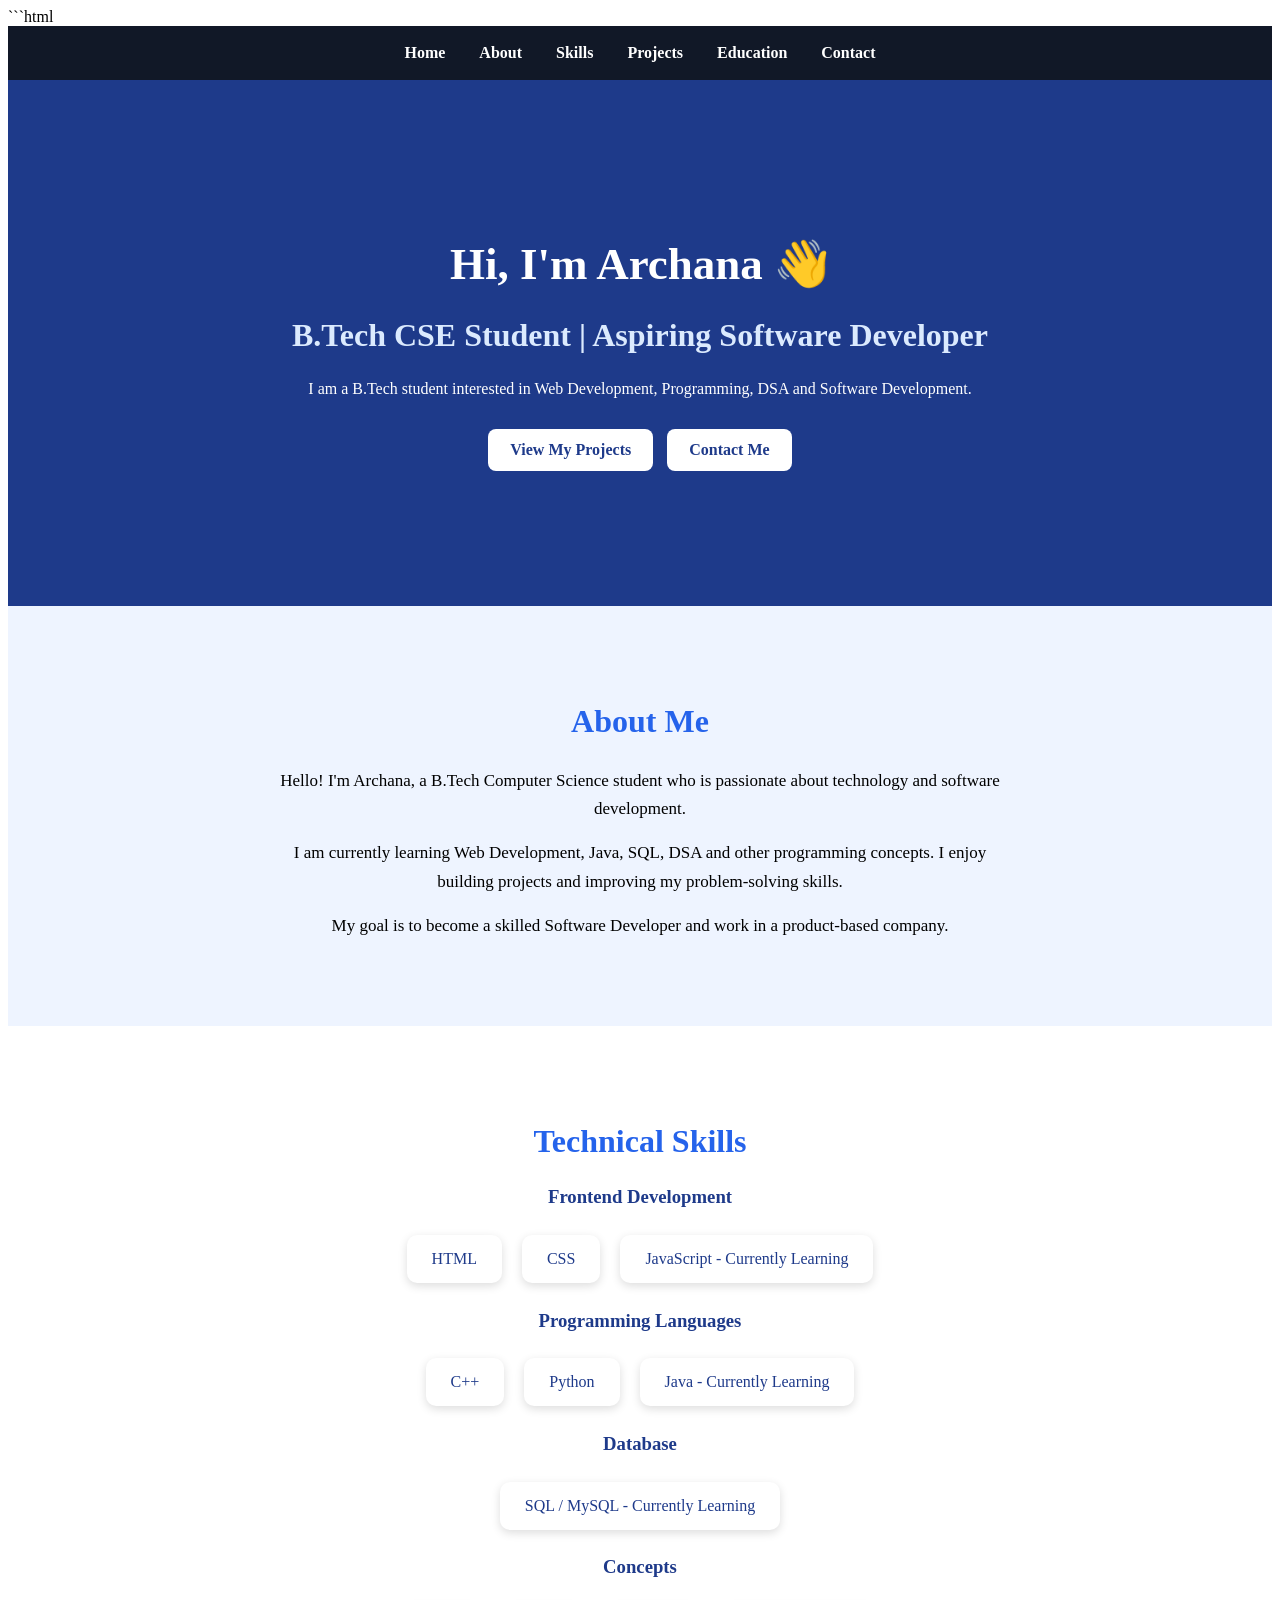
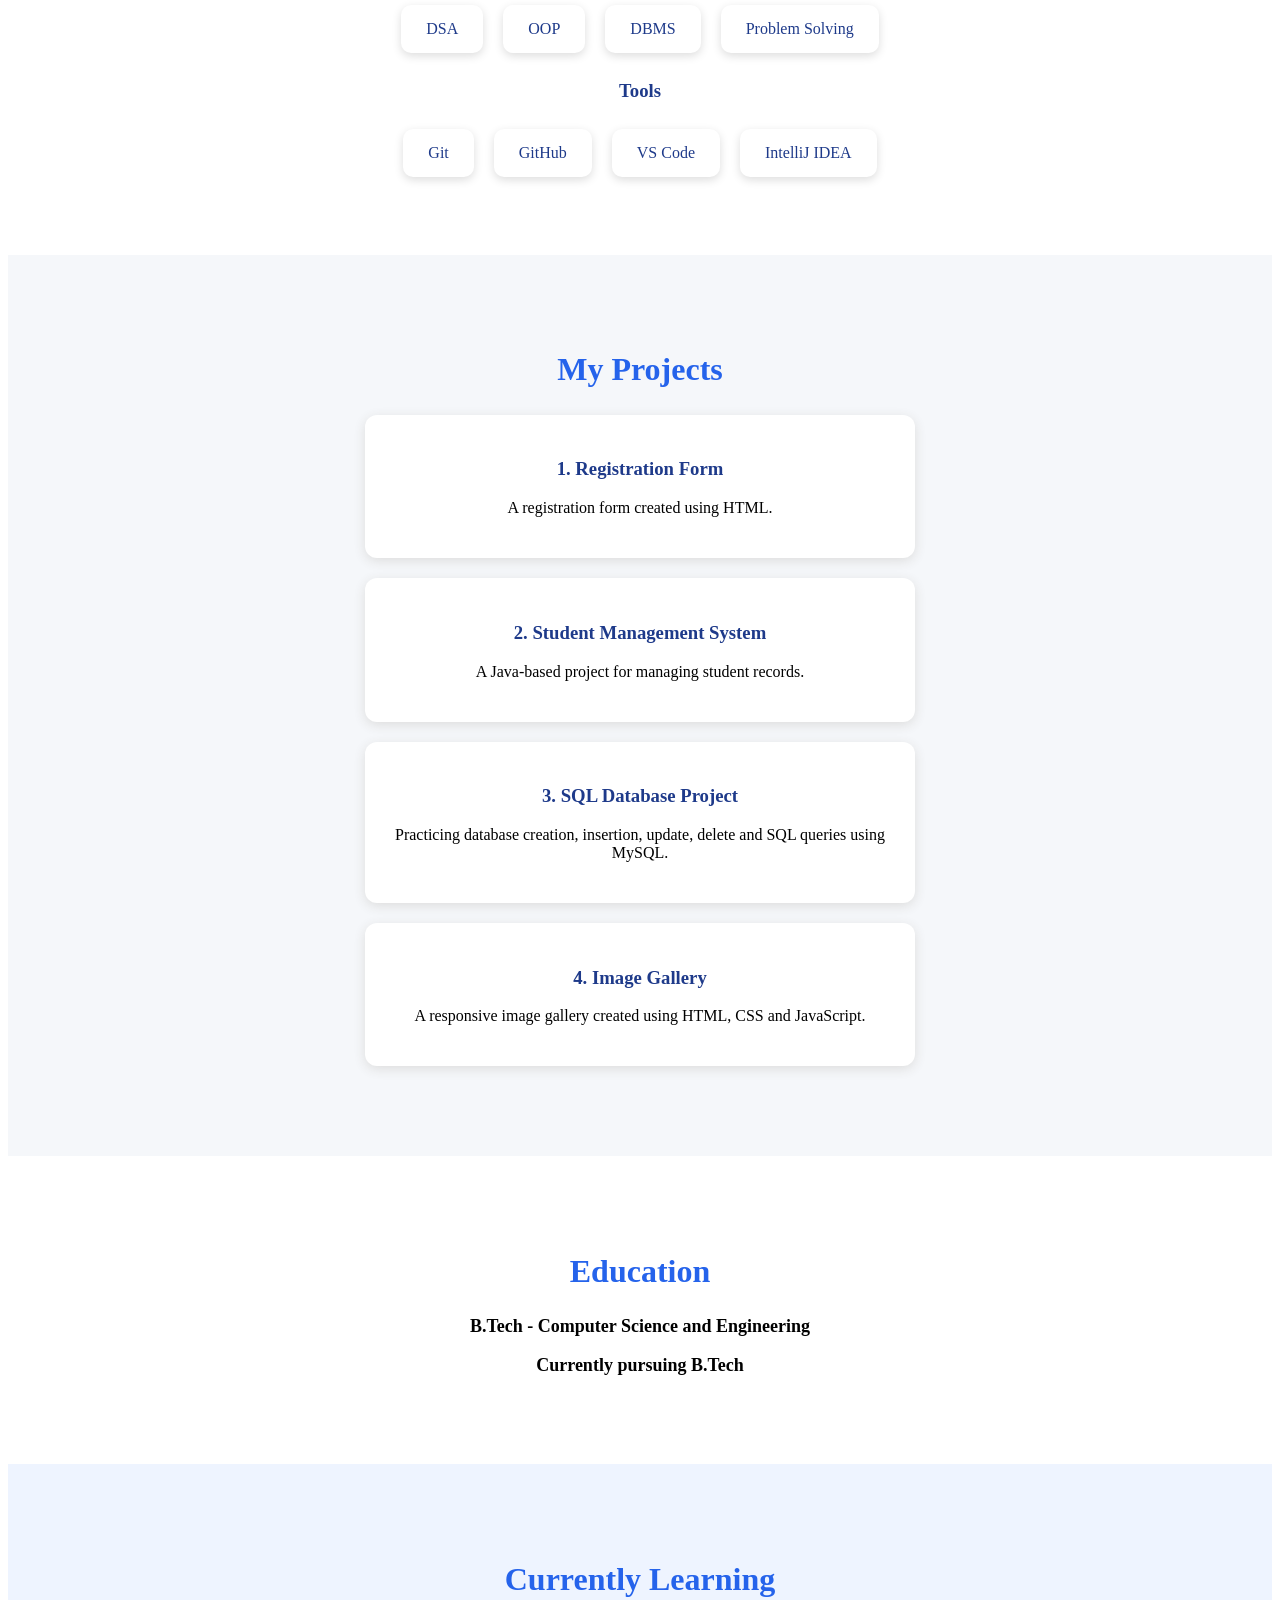
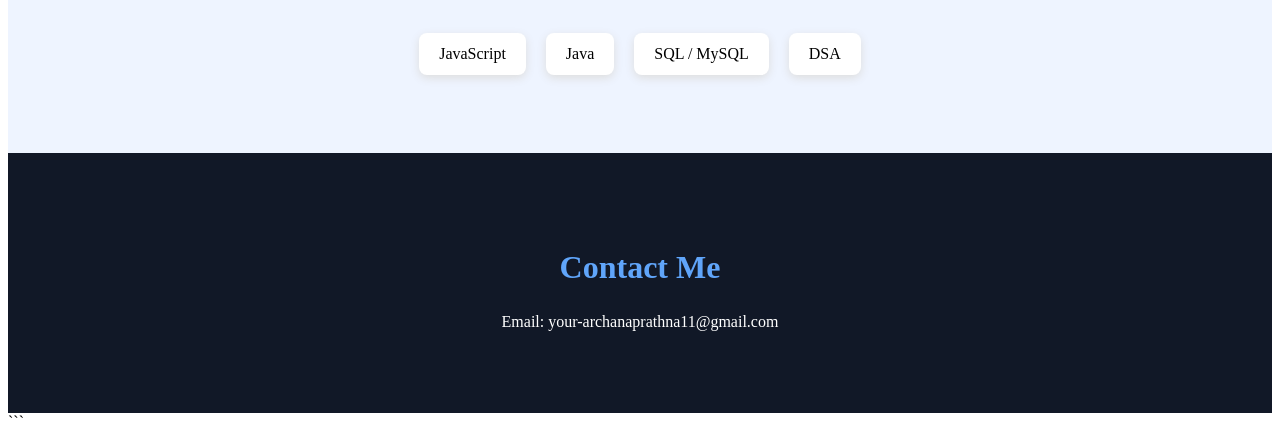
==== index.html @ 0e742c5a "Rename 1.index.html to index.html" ====
```html
<!DOCTYPE html>
<html>

<head>

    <!-- Page ko responsive banane ke liye -->
    <meta name="viewport" content="width=device-width, initial-scale=1.0">

    <!-- CSS file ko HTML se connect karna -->
    <link rel="stylesheet" href="1style.css">

    <!-- Browser tab mein ye naam dikhega -->
    <title>Archana - Portfolio</title>

</head>


<body>


    <!-- =========================
         NAVBAR
         Website ke different sections
         par jaane ke liye links
         ========================= -->

    <nav>

        <a href="#home">Home</a>

        <a href="#about">About</a>

        <a href="#skills">Skills</a>

        <a href="#projects">Projects</a>

        <a href="#education">Education</a>

        <a href="#contact">Contact</a>

    </nav>



    <!-- =========================
         HOME SECTION
         Portfolio ka first/main section
         ========================= -->

    <section id="home">

        <h1>Hi, I'm Archana 👋</h1>

        <h2>B.Tech CSE Student | Aspiring Software Developer</h2>

        <p>
            I am a B.Tech student interested in Web Development,
            Programming, DSA and Software Development.
        </p>


        <!-- Projects section par le jaane wala button -->
        <a href="#projects" class="btn">
            View My Projects
        </a>


        <!-- Contact section par le jaane wala button -->
        <a href="#contact" class="btn">
            Contact Me
        </a>

    </section>



    <!-- =========================
         ABOUT SECTION
         Apne baare mein information
         ========================= -->

    <section id="about">

        <h2>About Me</h2>


        <p>
            Hello! I'm Archana, a B.Tech Computer Science student
            who is passionate about technology and software development.
        </p>


        <p>
            I am currently learning Web Development, Java, SQL,
            DSA and other programming concepts. I enjoy building
            projects and improving my problem-solving skills.
        </p>


        <p>
            My goal is to become a skilled Software Developer
            and work in a product-based company.
        </p>

    </section>



    <!-- =========================
         SKILLS SECTION
         Jo technologies/concepts
         tum jaanti ho ya seekh rahi ho
         ========================= -->

    <section id="skills">

        <h2>Technical Skills</h2>


        <!-- Frontend skills -->
        <h3>Frontend Development</h3>

        <p>HTML</p>

        <p>CSS</p>

        <p>JavaScript - Currently Learning</p>



        <!-- Programming languages -->
        <h3>Programming Languages</h3>

        <p>C++</p>

        <p>Python</p>

        <p>Java - Currently Learning</p>



        <!-- Database skills -->
        <h3>Database</h3>

        <p>SQL / MySQL - Currently Learning</p>



        <!-- Programming concepts -->
        <h3>Concepts</h3>

        <p>DSA</p>

        <p>OOP</p>

        <p>DBMS</p>

        <p>Problem Solving</p>



        <!-- Development tools -->
        <h3>Tools</h3>

        <p>Git</p>

        <p>GitHub</p>

        <p>VS Code</p>

        <p>IntelliJ IDEA</p>

    </section>



    <!-- =========================
         PROJECTS SECTION
         Apne banaye hue projects
         yahan show kar sakte ho
         ========================= -->

    <section id="projects">

        <h2>My Projects</h2>


        <!-- Project 1 -->
        <div>

            <h3>1. Registration Form</h3>

            <p>
                A registration form created using HTML.
            </p>

        </div>



        <!-- Project 2 -->
        <div>

            <h3>2. Student Management System</h3>

            <p>
                A Java-based project for managing student records.
            </p>

        </div>



        <!-- Project 3 -->
        <div>

            <h3>3. SQL Database Project</h3>

            <p>
                Practicing database creation, insertion, update,
                delete and SQL queries using MySQL.
            </p>

        </div>



        <!-- Project 4 -->
        <div>

            <h3>4. Image Gallery</h3>

            <p>
                A responsive image gallery created using
                HTML, CSS and JavaScript.
            </p>

        </div>

    </section>



    <!-- =========================
         EDUCATION SECTION
         Education details
         ========================= -->

    <section id="education">

        <h2>Education</h2>

        <p>
            B.Tech - Computer Science and Engineering
        </p>

        <p>
            Currently pursuing B.Tech
        </p>

    </section>



    <!-- =========================
         CURRENTLY LEARNING SECTION
         Jo technologies abhi seekh rahi ho
         ========================= -->

    <section id="learning">

        <h2>Currently Learning</h2>

        <p>JavaScript</p>

        <p>Java</p>

        <p>SQL / MySQL</p>

        <p>DSA</p>

    </section>



    <!-- =========================
         CONTACT SECTION
         Contact information
         ========================= -->

    <section id="contact">

        <h2>Contact Me</h2>

        <p>
            Email: your-archanaprathna11@gmail.com
        </p>

       
    </section>


</body>

</html>
```
---- 1style.css ----
```css
/* =================================
   BASIC PAGE SETTINGS
   ================================= */

/* Puri website ka font */
body {

    font-family: Arial, sans-serif;

    /* Browser ka default margin remove */
    margin: 0;

    /* Website ka overall background */
    background: #f5f7fa;

    /* Normal text ka colour */
    color: #222;
}



/* =================================
   NAVBAR
   ================================= */

/* Navigation bar ka design */
nav {

    background: #111827;

    padding: 18px;

    /* Links ko center mein lana */
    text-align: center;

    /* Scroll karne par navbar top par rahega */
    position: sticky;

    top: 0;

    /* Navbar ko baaki content ke upar rakhna */
    z-index: 1000;
}


/* Navbar ke andar links */
nav a {

    color: white;

    /* Link ki default underline remove */
    text-decoration: none;

    /* Links ke beech space */
    margin: 0 15px;

    font-weight: bold;
}


/* Mouse le jaane par link ka colour change */
nav a:hover {

    color: #60a5fa;
}



/* =================================
   ALL SECTIONS
   ================================= */

/* Har section ki common styling */
section {

    padding: 70px 20px;

    /* Content center */
    text-align: center;
}



/* =================================
   HOME SECTION
   ================================= */

#home {

    /* Home section ka background */
    background: #1e3a8a;

    /* Text white */
    color: white;

    /* Home section ko bada space */
    padding: 120px 20px;
}


/* Main heading */
#home h1 {

    font-size: 45px;

    margin-bottom: 10px;
}


/* Home ka second heading */
#home h2 {

    color: #dbeafe;
}



/* =================================
   GENERAL HEADINGS
   ================================= */

h2 {

    color: #2563eb;

    font-size: 32px;
}


h3 {

    color: #1e3a8a;
}



/* =================================
   ABOUT SECTION
   ================================= */

#about {

    background: #eef4ff;
}


/* About section ke paragraphs */
#about p {

    max-width: 750px;

    /* Paragraph ko center */
    margin: 15px auto;

    /* Lines ke beech spacing */
    line-height: 1.7;

    font-size: 17px;
}



/* =================================
   SKILLS SECTION
   ================================= */

/* Skills ke individual items */
#skills p {

    /* Ek line mein card jaisa */
    display: inline-block;

    background: white;

    color: #1e3a8a;

    padding: 15px 25px;

    margin: 8px;

    border-radius: 10px;

    /* Card ke neeche halka shadow */
    box-shadow: 0 3px 10px #ddd;
}


/* Skills card par mouse le jaane par */
#skills p:hover {

    transform: translateY(-3px);

}



/* =================================
   PROJECTS SECTION
   ================================= */

#projects {

    background: #f5f7fa;
}


/* Har project ka card */
#projects div {

    background: white;

    padding: 25px;

    margin: 20px auto;

    /* Card ki maximum width */
    max-width: 500px;

    border-radius: 12px;

    box-shadow: 0 3px 12px #ddd;

    /* Animation smooth karne ke liye */
    transition: 0.3s;
}


/* Project card hover effect */
#projects div:hover {

    /* Card thoda upar move hoga */
    transform: translateY(-5px);
}



/* =================================
   EDUCATION SECTION
   ================================= */

#education {

    background: white;
}


#education p {

    font-size: 18px;

    font-weight: bold;
}



/* =================================
   CURRENTLY LEARNING
   ================================= */

#learning {

    background: #eef4ff;
}


/* JavaScript, Java, SQL, DSA
   ko small cards banana */
#learning p {

    display: inline-block;

    background: white;

    padding: 12px 20px;

    margin: 8px;

    border-radius: 8px;

    box-shadow: 0 3px 10px #ddd;
}


/* Learning card hover */
#learning p:hover {

    transform: translateY(-3px);
}



/* =================================
   CONTACT SECTION
   ================================= */

#contact {

    background: #111827;

    color: white;
}


/* Contact heading */
#contact h2 {

    color: #60a5fa;
}


/* Contact ke paragraphs */
#contact p {

    margin: 12px;
}



/* =================================
   BUTTONS
   ================================= */

/* View Projects aur Contact Me buttons */
.btn {

    /* Button ko proper box banana */
    display: inline-block;

    background: white;

    color: #1e3a8a;

    padding: 12px 22px;

    margin: 15px 5px;

    border-radius: 8px;

    /* Underline remove */
    text-decoration: none;

    font-weight: bold;

    /* Hover animation smooth */
    transition: 0.3s;
}


/* Button par mouse le jaane par */
.btn:hover {

    background: #60a5fa;

    color: white;

    transform: translateY(-2px);
}



/* =================================
   SMOOTH SCROLLING
   ================================= */

/* Navbar link click karne par
   page smoothly scroll karega */
html {

    scroll-behavior: smooth;
}



/* =================================
   MOBILE RESPONSIVE
   ================================= */

/* Jab screen 600px ya usse chhoti ho */
@media (max-width: 600px) {


    /* Navbar links vertically aa jayenge */
    nav a {

        display: block;

        margin: 10px;
    }


    /* Mobile mein Home heading chhoti */
    #home h1 {

        font-size: 32px;
    }


    /* Mobile mein Home subtitle */
    #home h2 {

        font-size: 20px;
    }


    /* Mobile mein section ka padding */
    section {

        padding: 50px 15px;
    }


    /* Mobile mein buttons ek ke neeche ek */
    .btn {

        display: block;

        width: 180px;

        margin: 12px auto;
    }

}
```
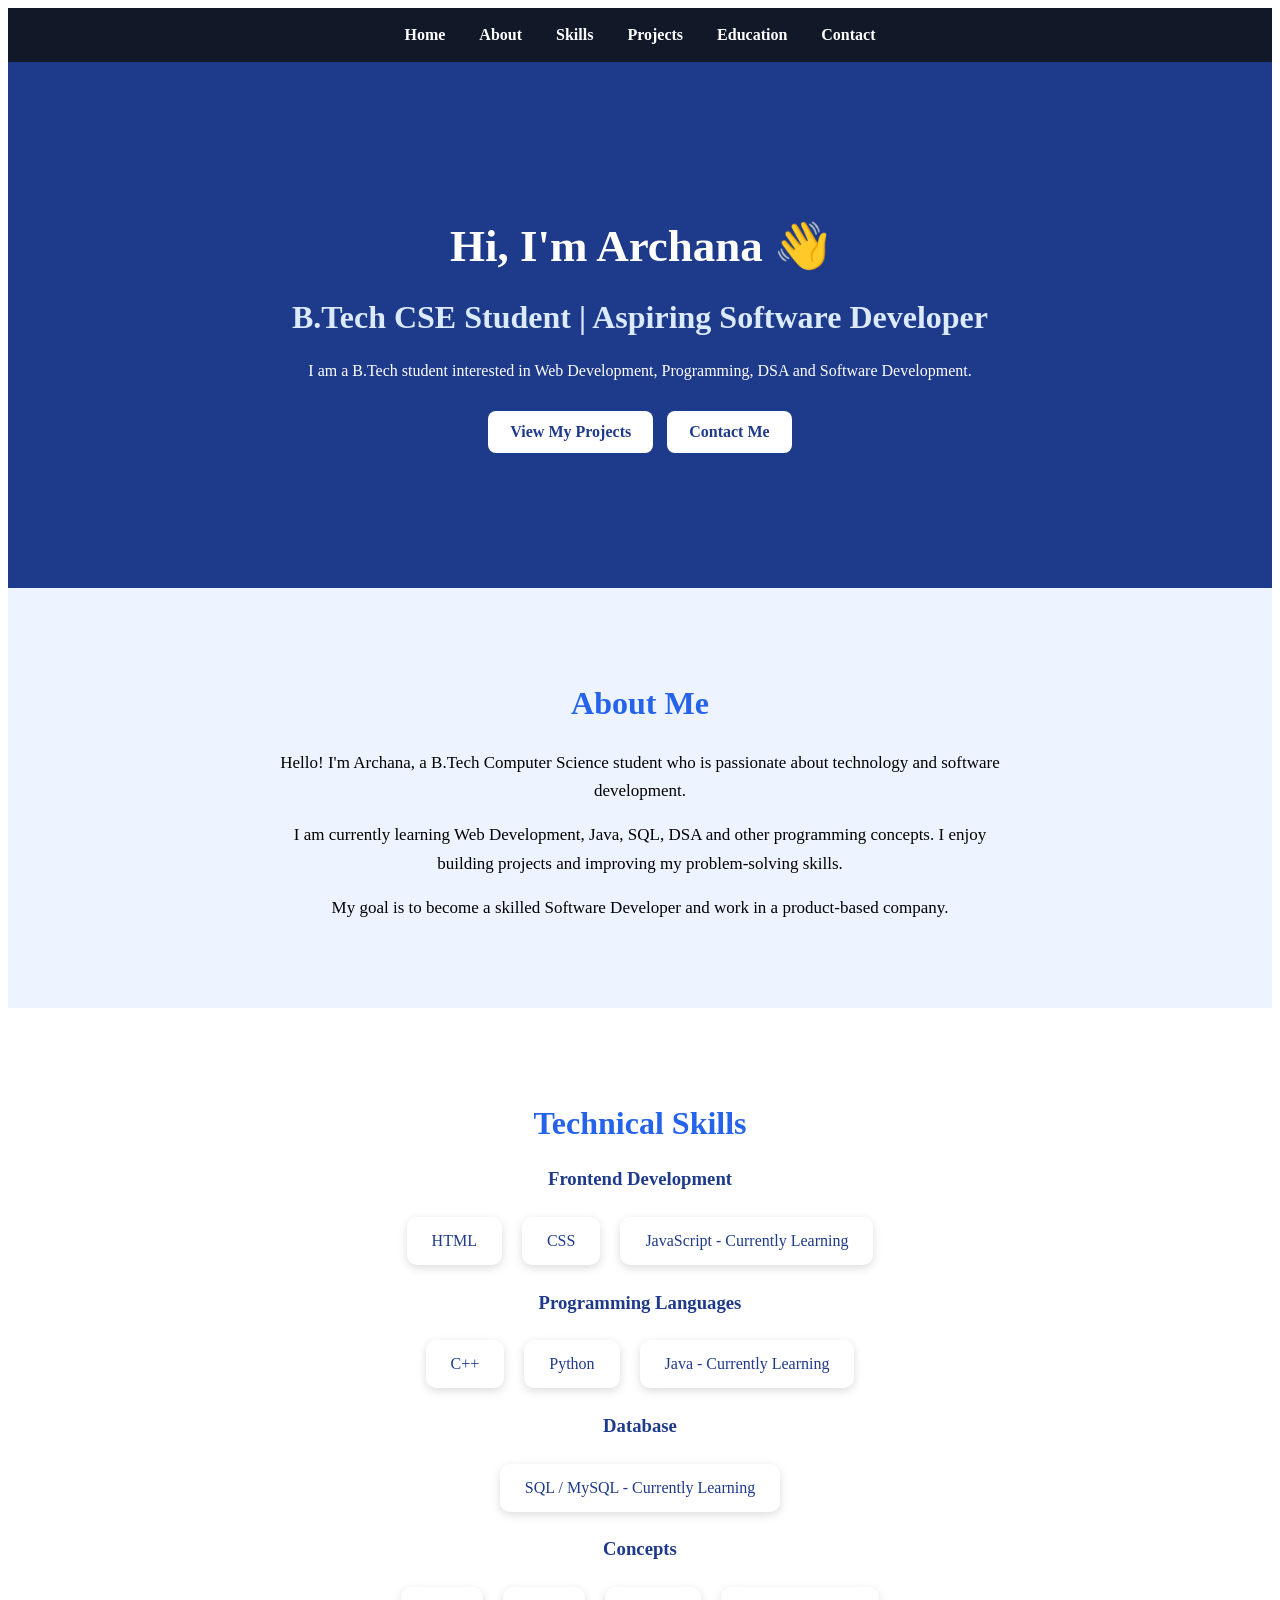
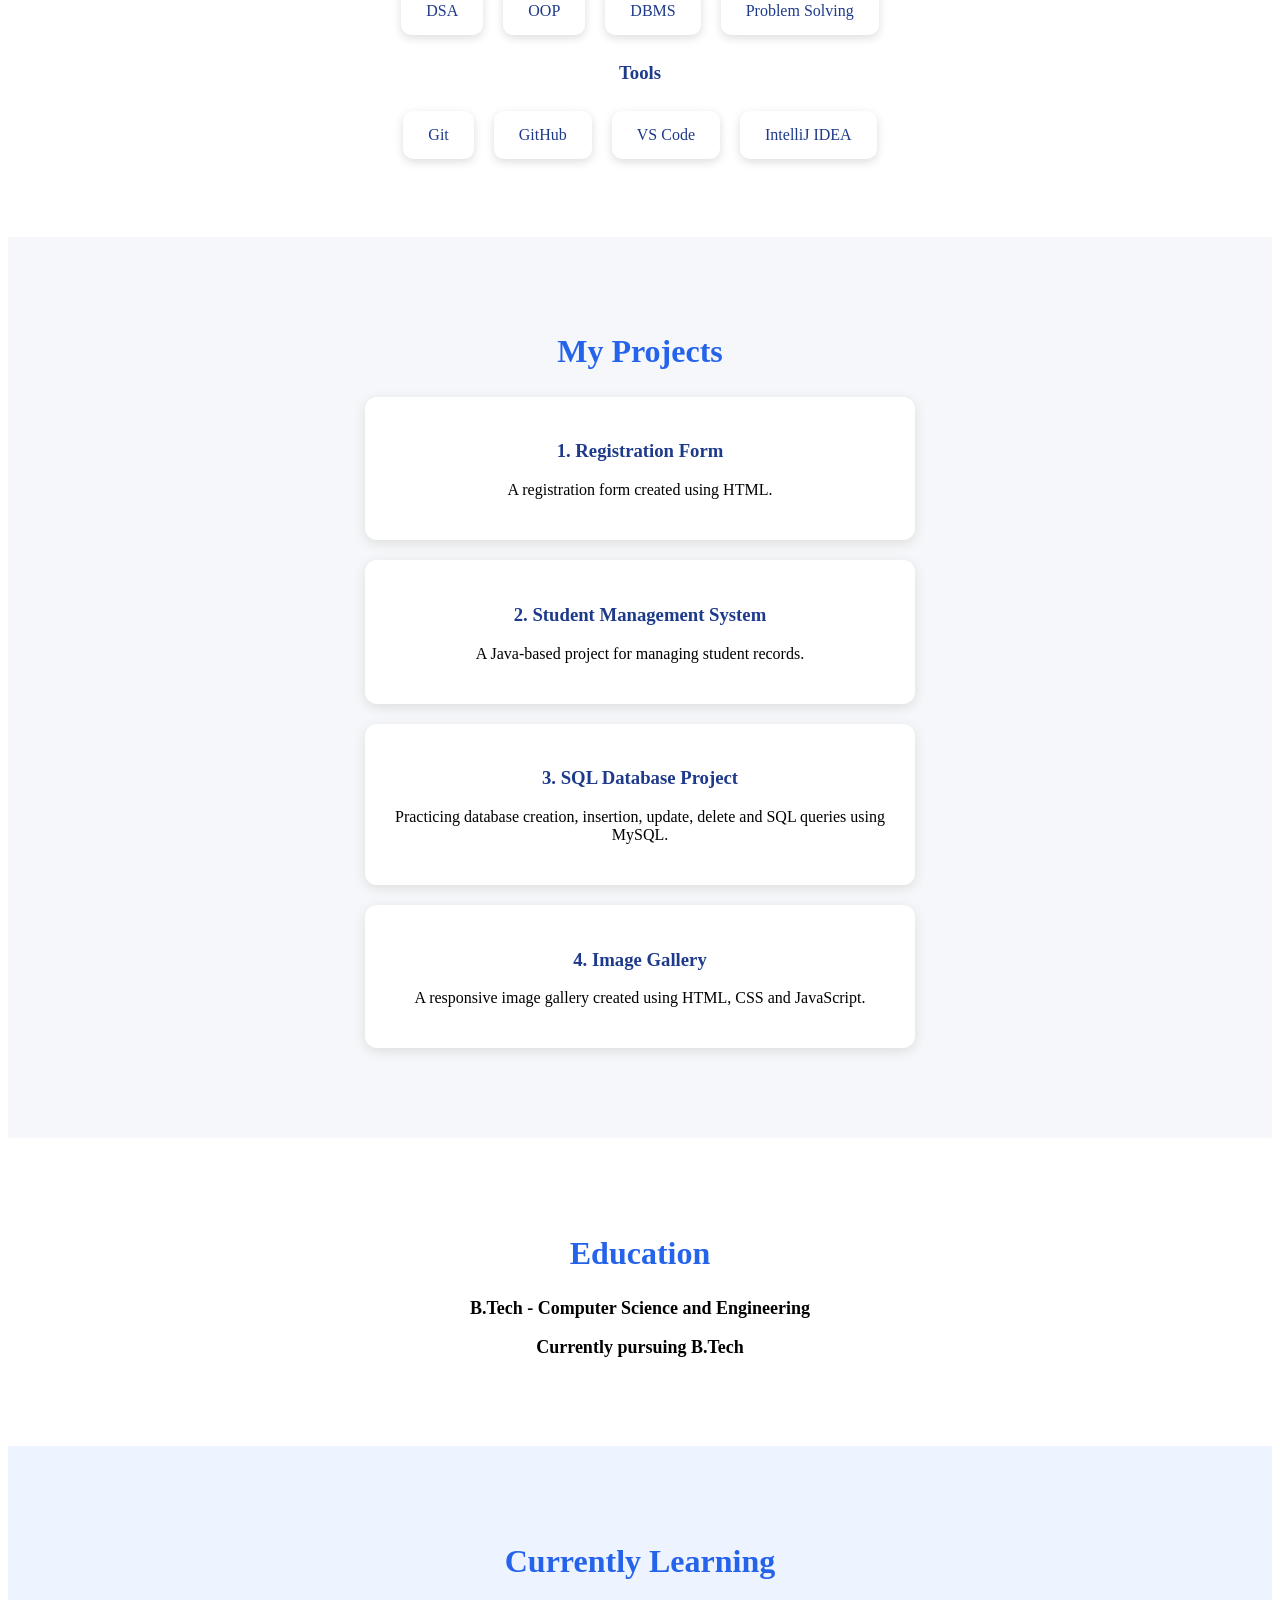
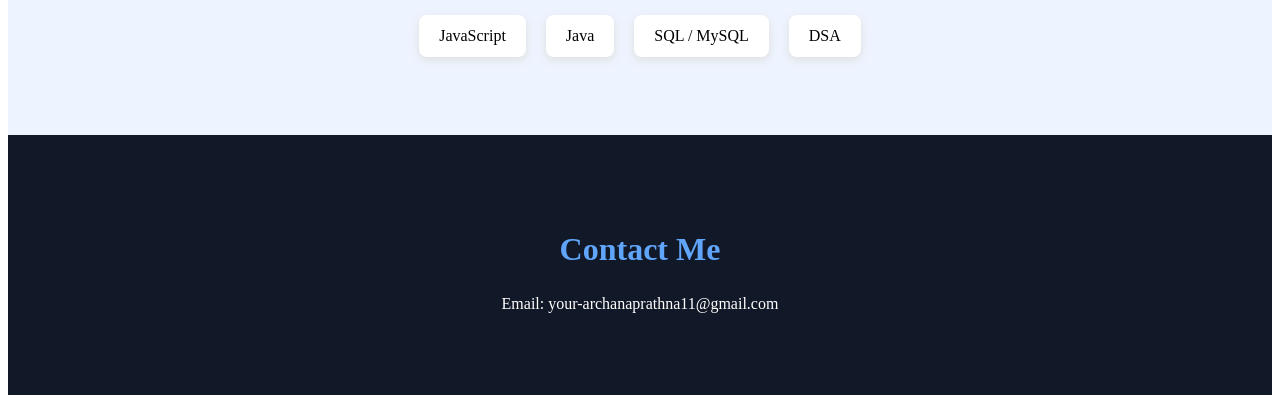
==== commit 001947ba: "Update index.html" ====
--- a/index.html
+++ b/index.html
@@ -1,4 +1,4 @@
-```html
+
 <!DOCTYPE html>
 <html>
 
@@ -8,7 +8,7 @@
     <meta name="viewport" content="width=device-width, initial-scale=1.0">
 
     <!-- CSS file ko HTML se connect karna -->
-    <link rel="stylesheet" href="1style.css">
+    <link rel="stylesheet" href="style.css">
 
     <!-- Browser tab mein ye naam dikhega -->
     <title>Archana - Portfolio</title>
@@ -304,4 +304,4 @@
 </body>
 
 </html>
-```
+
--- a/style.css
+++ b/style.css
@@ -0,0 +1,424 @@
+```css
+/* =================================
+   BASIC PAGE SETTINGS
+   ================================= */
+
+/* Puri website ka font */
+body {
+
+    font-family: Arial, sans-serif;
+
+    /* Browser ka default margin remove */
+    margin: 0;
+
+    /* Website ka overall background */
+    background: #f5f7fa;
+
+    /* Normal text ka colour */
+    color: #222;
+}
+
+
+
+/* =================================
+   NAVBAR
+   ================================= */
+
+/* Navigation bar ka design */
+nav {
+
+    background: #111827;
+
+    padding: 18px;
+
+    /* Links ko center mein lana */
+    text-align: center;
+
+    /* Scroll karne par navbar top par rahega */
+    position: sticky;
+
+    top: 0;
+
+    /* Navbar ko baaki content ke upar rakhna */
+    z-index: 1000;
+}
+
+
+/* Navbar ke andar links */
+nav a {
+
+    color: white;
+
+    /* Link ki default underline remove */
+    text-decoration: none;
+
+    /* Links ke beech space */
+    margin: 0 15px;
+
+    font-weight: bold;
+}
+
+
+/* Mouse le jaane par link ka colour change */
+nav a:hover {
+
+    color: #60a5fa;
+}
+
+
+
+/* =================================
+   ALL SECTIONS
+   ================================= */
+
+/* Har section ki common styling */
+section {
+
+    padding: 70px 20px;
+
+    /* Content center */
+    text-align: center;
+}
+
+
+
+/* =================================
+   HOME SECTION
+   ================================= */
+
+#home {
+
+    /* Home section ka background */
+    background: #1e3a8a;
+
+    /* Text white */
+    color: white;
+
+    /* Home section ko bada space */
+    padding: 120px 20px;
+}
+
+
+/* Main heading */
+#home h1 {
+
+    font-size: 45px;
+
+    margin-bottom: 10px;
+}
+
+
+/* Home ka second heading */
+#home h2 {
+
+    color: #dbeafe;
+}
+
+
+
+/* =================================
+   GENERAL HEADINGS
+   ================================= */
+
+h2 {
+
+    color: #2563eb;
+
+    font-size: 32px;
+}
+
+
+h3 {
+
+    color: #1e3a8a;
+}
+
+
+
+/* =================================
+   ABOUT SECTION
+   ================================= */
+
+#about {
+
+    background: #eef4ff;
+}
+
+
+/* About section ke paragraphs */
+#about p {
+
+    max-width: 750px;
+
+    /* Paragraph ko center */
+    margin: 15px auto;
+
+    /* Lines ke beech spacing */
+    line-height: 1.7;
+
+    font-size: 17px;
+}
+
+
+
+/* =================================
+   SKILLS SECTION
+   ================================= */
+
+/* Skills ke individual items */
+#skills p {
+
+    /* Ek line mein card jaisa */
+    display: inline-block;
+
+    background: white;
+
+    color: #1e3a8a;
+
+    padding: 15px 25px;
+
+    margin: 8px;
+
+    border-radius: 10px;
+
+    /* Card ke neeche halka shadow */
+    box-shadow: 0 3px 10px #ddd;
+}
+
+
+/* Skills card par mouse le jaane par */
+#skills p:hover {
+
+    transform: translateY(-3px);
+
+}
+
+
+
+/* =================================
+   PROJECTS SECTION
+   ================================= */
+
+#projects {
+
+    background: #f5f7fa;
+}
+
+
+/* Har project ka card */
+#projects div {
+
+    background: white;
+
+    padding: 25px;
+
+    margin: 20px auto;
+
+    /* Card ki maximum width */
+    max-width: 500px;
+
+    border-radius: 12px;
+
+    box-shadow: 0 3px 12px #ddd;
+
+    /* Animation smooth karne ke liye */
+    transition: 0.3s;
+}
+
+
+/* Project card hover effect */
+#projects div:hover {
+
+    /* Card thoda upar move hoga */
+    transform: translateY(-5px);
+}
+
+
+
+/* =================================
+   EDUCATION SECTION
+   ================================= */
+
+#education {
+
+    background: white;
+}
+
+
+#education p {
+
+    font-size: 18px;
+
+    font-weight: bold;
+}
+
+
+
+/* =================================
+   CURRENTLY LEARNING
+   ================================= */
+
+#learning {
+
+    background: #eef4ff;
+}
+
+
+/* JavaScript, Java, SQL, DSA
+   ko small cards banana */
+#learning p {
+
+    display: inline-block;
+
+    background: white;
+
+    padding: 12px 20px;
+
+    margin: 8px;
+
+    border-radius: 8px;
+
+    box-shadow: 0 3px 10px #ddd;
+}
+
+
+/* Learning card hover */
+#learning p:hover {
+
+    transform: translateY(-3px);
+}
+
+
+
+/* =================================
+   CONTACT SECTION
+   ================================= */
+
+#contact {
+
+    background: #111827;
+
+    color: white;
+}
+
+
+/* Contact heading */
+#contact h2 {
+
+    color: #60a5fa;
+}
+
+
+/* Contact ke paragraphs */
+#contact p {
+
+    margin: 12px;
+}
+
+
+
+/* =================================
+   BUTTONS
+   ================================= */
+
+/* View Projects aur Contact Me buttons */
+.btn {
+
+    /* Button ko proper box banana */
+    display: inline-block;
+
+    background: white;
+
+    color: #1e3a8a;
+
+    padding: 12px 22px;
+
+    margin: 15px 5px;
+
+    border-radius: 8px;
+
+    /* Underline remove */
+    text-decoration: none;
+
+    font-weight: bold;
+
+    /* Hover animation smooth */
+    transition: 0.3s;
+}
+
+
+/* Button par mouse le jaane par */
+.btn:hover {
+
+    background: #60a5fa;
+
+    color: white;
+
+    transform: translateY(-2px);
+}
+
+
+
+/* =================================
+   SMOOTH SCROLLING
+   ================================= */
+
+/* Navbar link click karne par
+   page smoothly scroll karega */
+html {
+
+    scroll-behavior: smooth;
+}
+
+
+
+/* =================================
+   MOBILE RESPONSIVE
+   ================================= */
+
+/* Jab screen 600px ya usse chhoti ho */
+@media (max-width: 600px) {
+
+
+    /* Navbar links vertically aa jayenge */
+    nav a {
+
+        display: block;
+
+        margin: 10px;
+    }
+
+
+    /* Mobile mein Home heading chhoti */
+    #home h1 {
+
+        font-size: 32px;
+    }
+
+
+    /* Mobile mein Home subtitle */
+    #home h2 {
+
+        font-size: 20px;
+    }
+
+
+    /* Mobile mein section ka padding */
+    section {
+
+        padding: 50px 15px;
+    }
+
+
+    /* Mobile mein buttons ek ke neeche ek */
+    .btn {
+
+        display: block;
+
+        width: 180px;
+
+        margin: 12px auto;
+    }
+
+}
+```
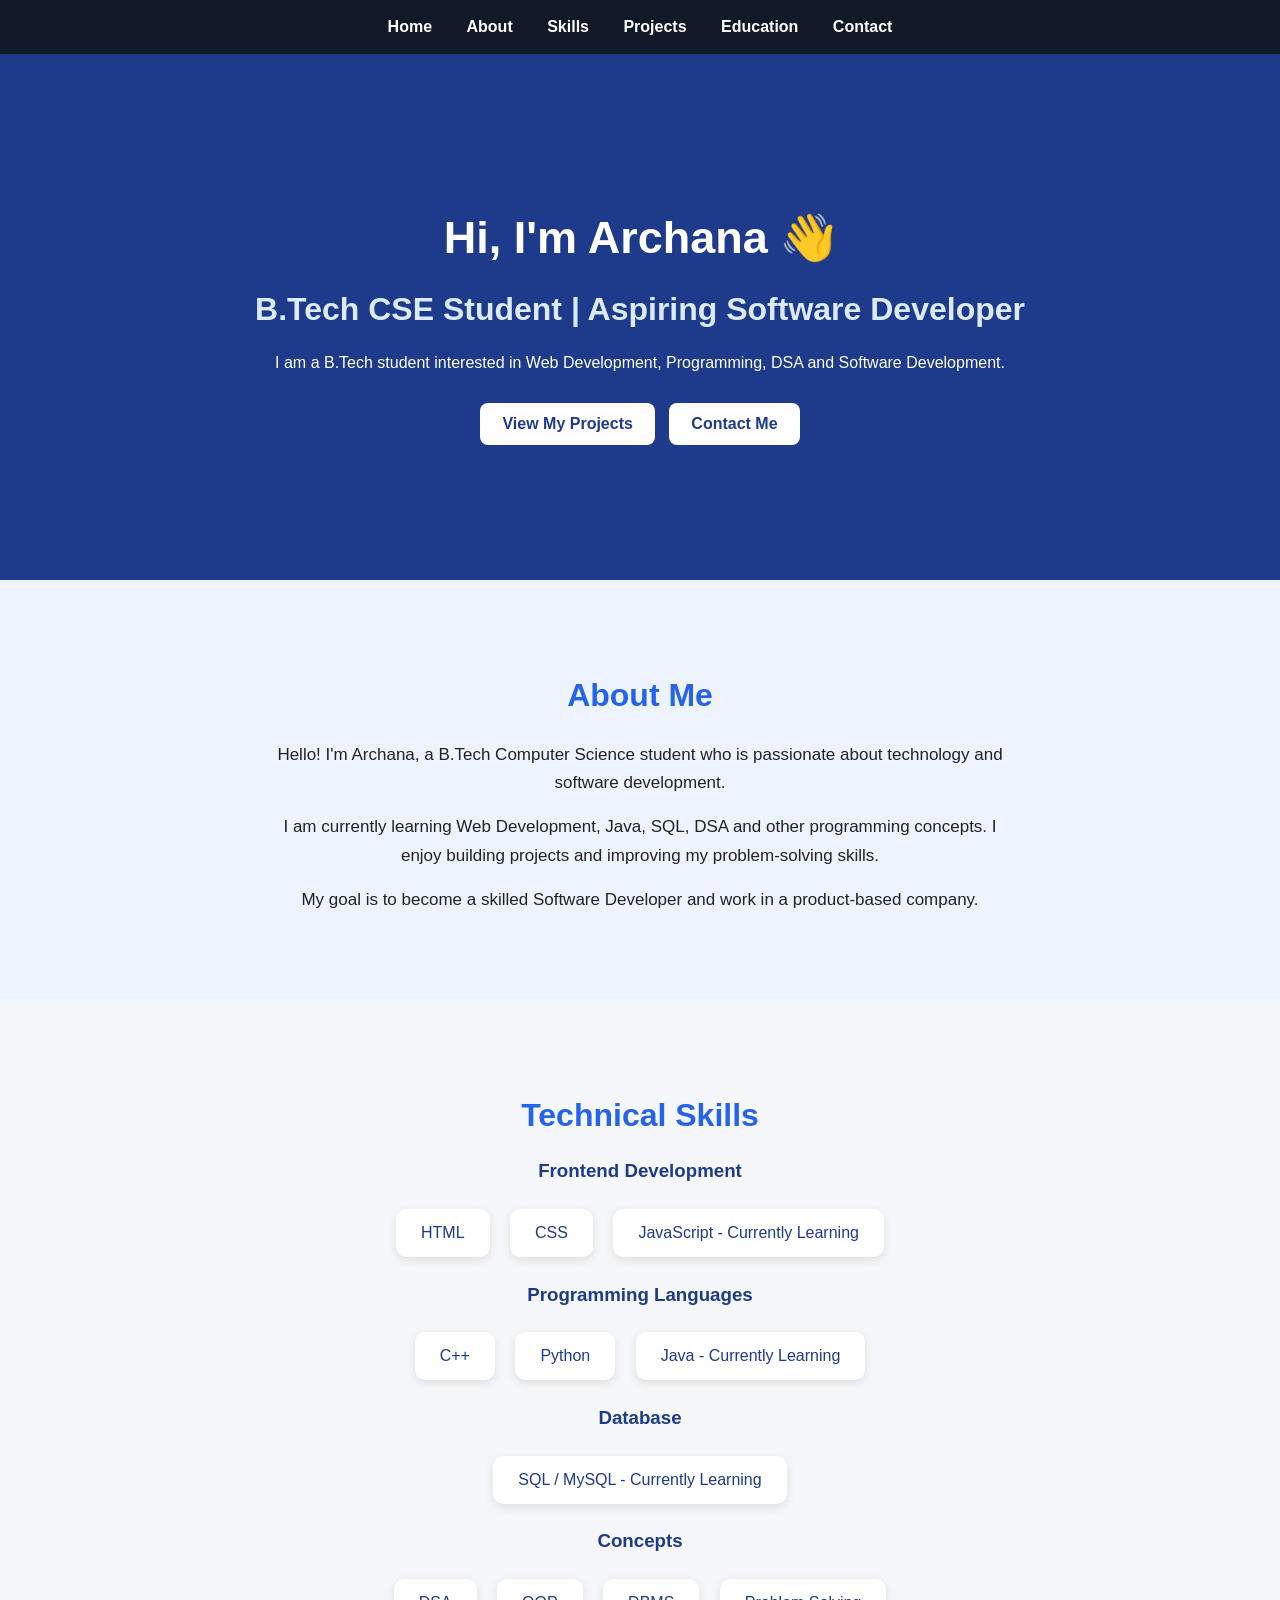
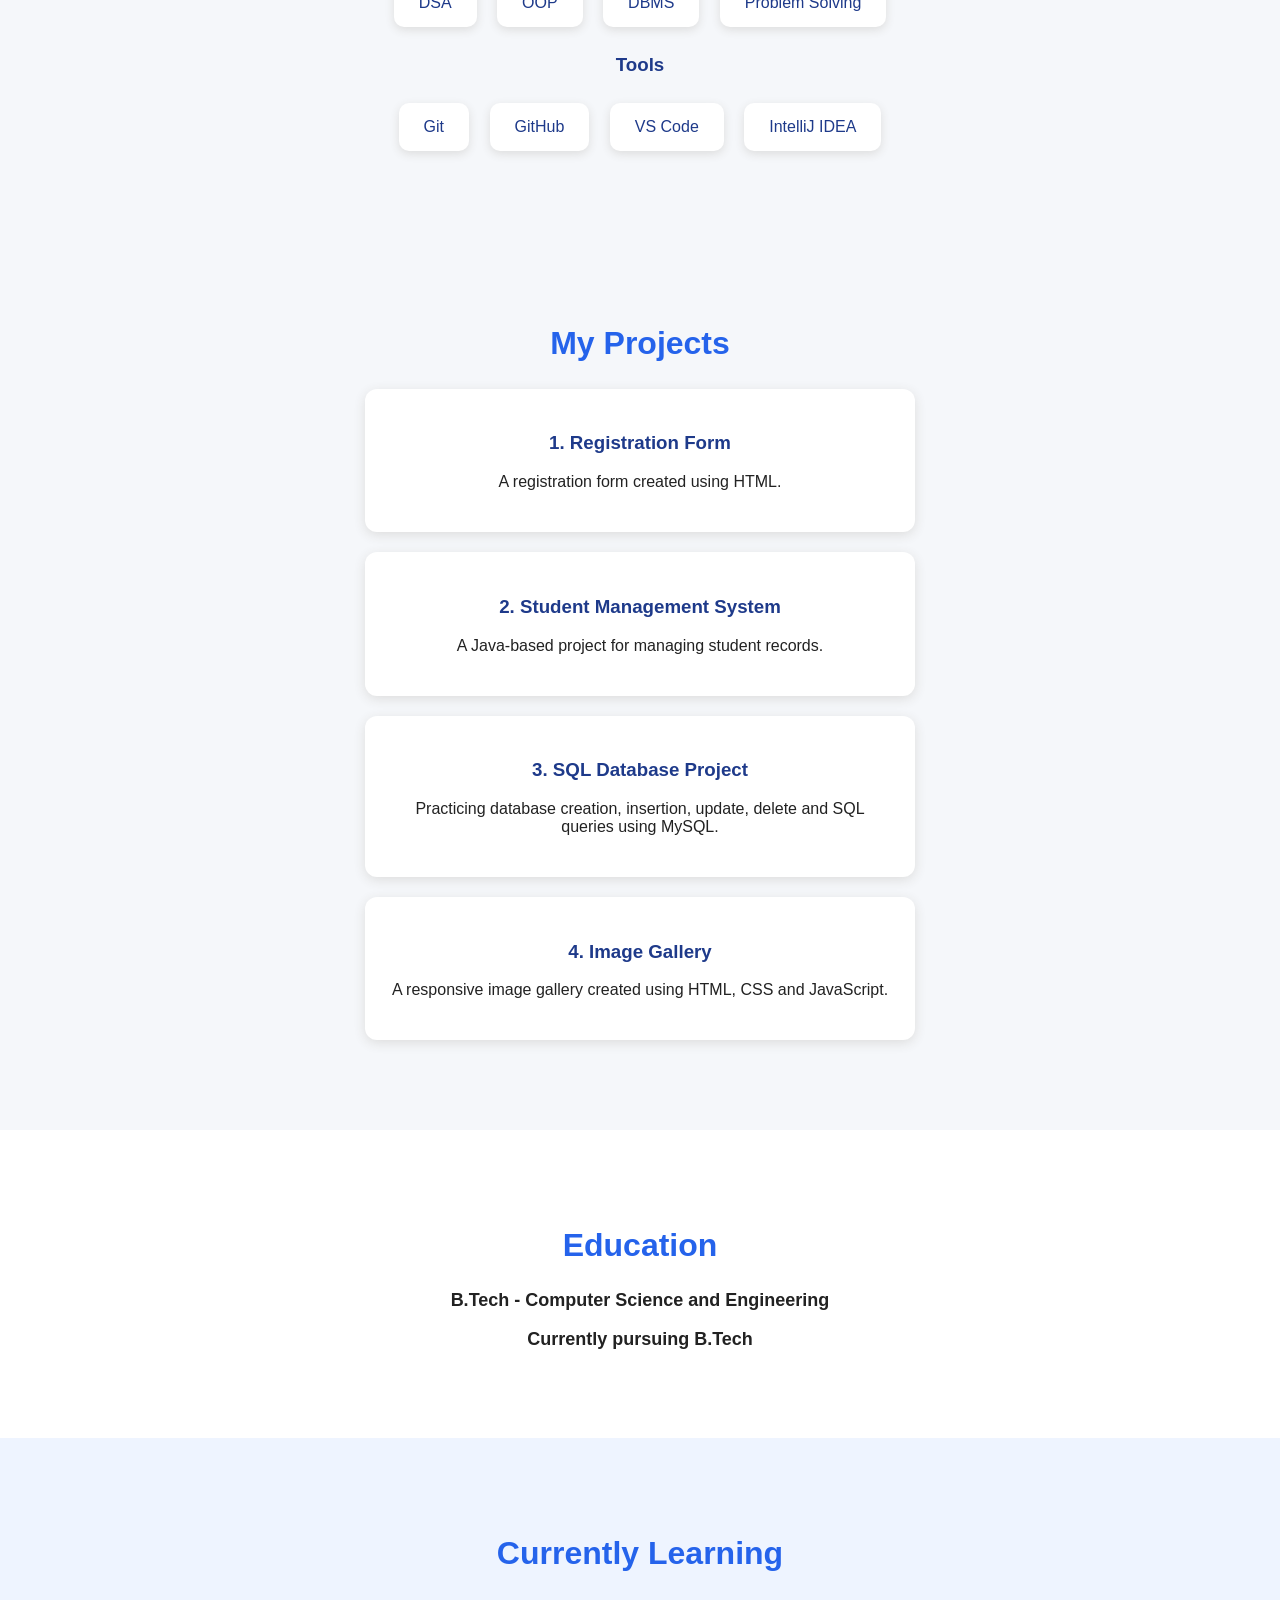
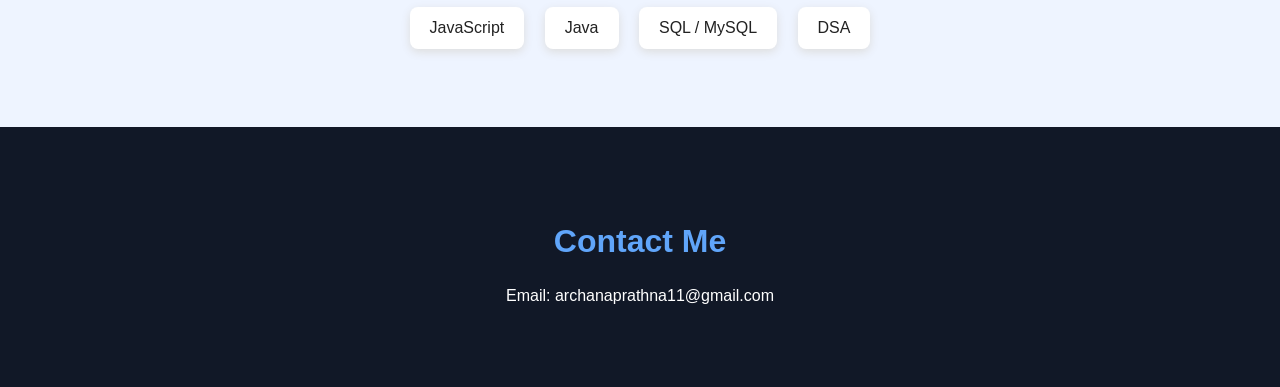
==== commit fa02c667: "Update index.html" ====
--- a/index.html
+++ b/index.html
@@ -294,7 +294,7 @@
         <h2>Contact Me</h2>
 
         <p>
-            Email: your-archanaprathna11@gmail.com
+            Email: archanaprathna11@gmail.com
         </p>
 
        
--- a/style.css
+++ b/style.css
@@ -1,4 +1,4 @@
-```css
+ 
 /* =================================
    BASIC PAGE SETTINGS
    ================================= */
@@ -421,4 +421,4 @@
     }
 
 }
-```
+ 
